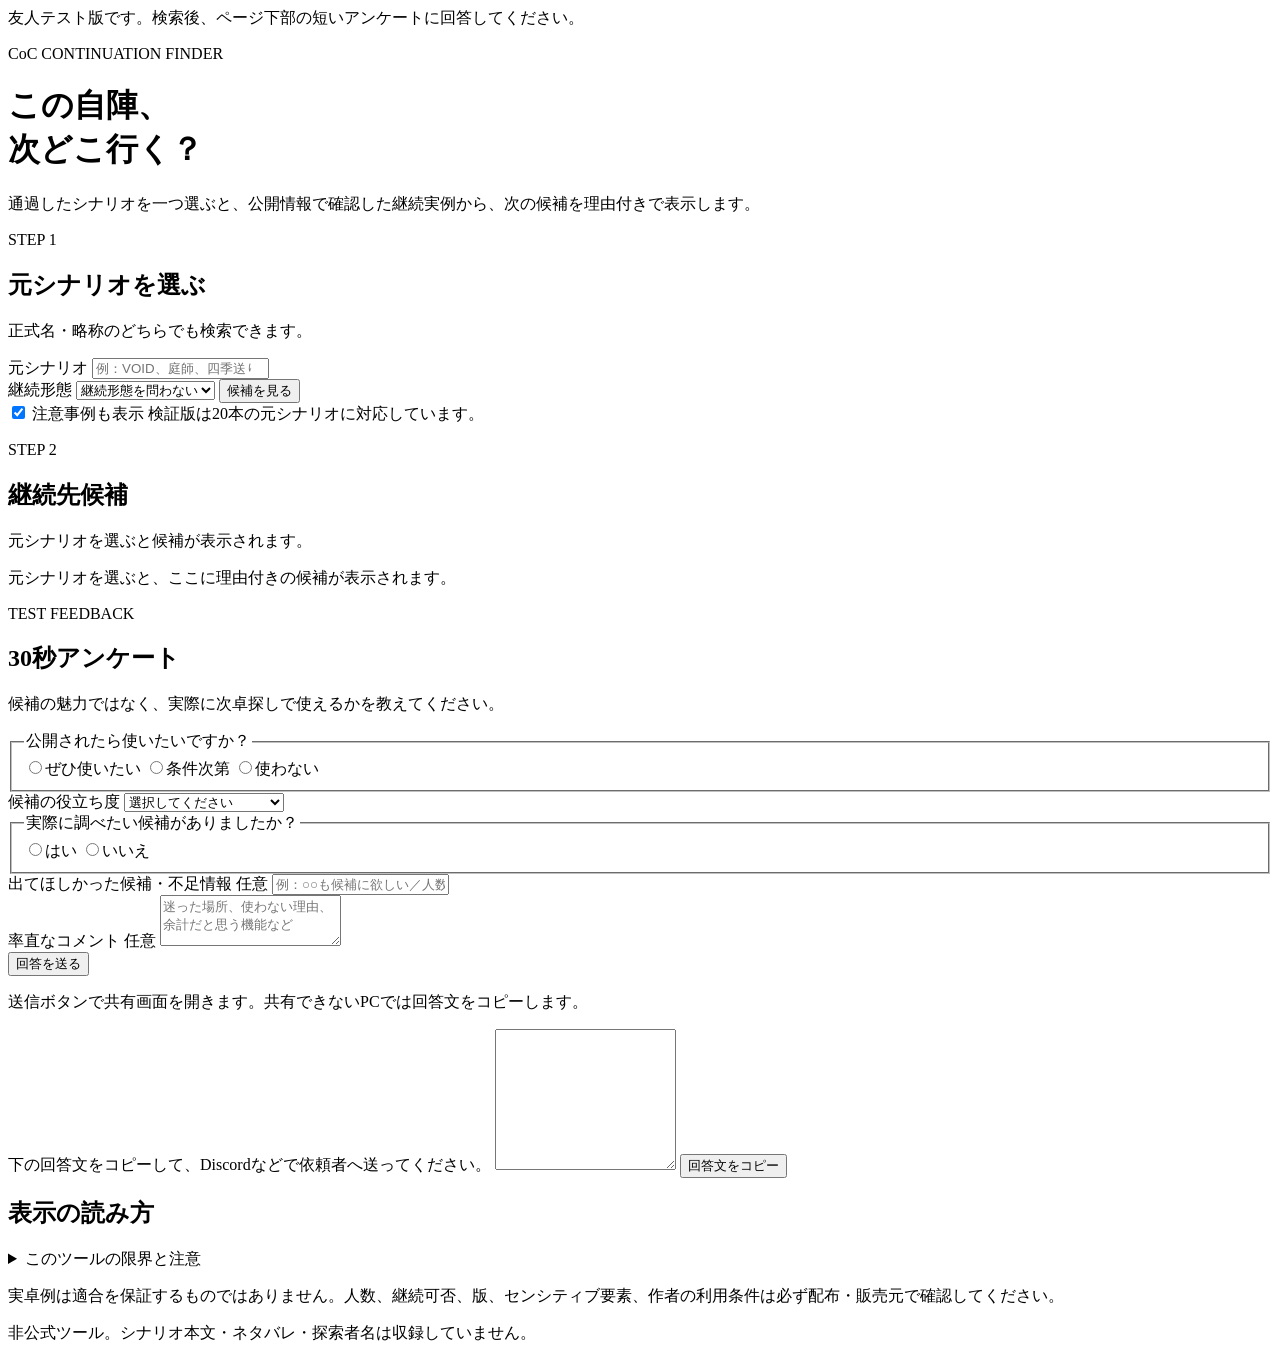
==== continuation/index.html @ bd0d9a93 "Add continuation finder page" ====
<!doctype html>
<html lang="ja">
<head>
  <meta charset="utf-8">
  <meta name="viewport" content="width=device-width, initial-scale=1">
  <title>この自陣、次どこ行く？｜CoC継続先検索</title>
  <meta name="description" content="通過したCoCシナリオを選ぶと、公開情報で確認した継続探索者の実例から次の候補を理由付きで表示します。">
  <meta name="theme-color" content="#354254">
  <meta property="og:title" content="この自陣、次どこ行く？">
  <meta property="og:description" content="通過したシナリオから、実際に遊ばれた継続先を理由付きで探します。">
  <meta property="og:type" content="website">
  <meta property="og:url" content="https://kanjiki.github.io/coc-player-type/continuation/">
  <meta name="twitter:card" content="summary">
  <link rel="canonical" href="https://kanjiki.github.io/coc-player-type/continuation/">
  <link rel="stylesheet" href="./styles.css">
  <script defer src="./config.js"></script>
  <script defer src="./app.js"></script>
</head>
<body>
  <div class="test-banner hidden" id="testBanner" role="status">
    友人テスト版です。検索後、ページ下部の短いアンケートに回答してください。
  </div>

  <header class="hero">
    <div class="wrap">
      <p class="eyebrow">CoC CONTINUATION FINDER</p>
      <h1>この自陣、<br>次どこ行く？</h1>
      <p class="lead">通過したシナリオを一つ選ぶと、公開情報で確認した継続実例から、次の候補を理由付きで表示します。</p>
      <div class="stats" id="stats" aria-label="収録データ概要"></div>
    </div>
  </header>

  <main class="wrap">
    <section class="panel search-panel" aria-labelledby="searchHeading">
      <div class="section-heading">
        <div>
          <p class="step">STEP 1</p>
          <h2 id="searchHeading">元シナリオを選ぶ</h2>
        </div>
        <p class="sub">正式名・略称のどちらでも検索できます。</p>
      </div>

      <div class="search-grid">
        <div class="search-box">
          <label class="sr-only" for="scenarioInput">元シナリオ</label>
          <input id="scenarioInput" type="search" list="scenarioList" autocomplete="off" placeholder="例：VOID、庭師、四季送り">
          <datalist id="scenarioList"></datalist>
        </div>
        <label class="sr-only" for="scopeFilter">継続形態</label>
        <select id="scopeFilter">
          <option value="">継続形態を問わない</option>
          <option value="自陣全員">自陣全員・複数人</option>
          <option value="ペア">ペア</option>
          <option value="1人／HO単位">1人・HO単位</option>
        </select>
        <button class="btn primary" id="searchButton" type="button">候補を見る</button>
      </div>

      <div class="search-options">
        <label class="check-row"><input type="checkbox" id="showCaution" checked> 注意事例も表示</label>
        <span id="coverageText">検証版は20本の元シナリオに対応しています。</span>
      </div>
      <div class="quick" id="quickButtons" aria-label="検索例"></div>
      <div class="match-suggestions hidden" id="matchSuggestions" aria-live="polite"></div>
    </section>

    <section class="panel results-panel" aria-labelledby="resultsHeading">
      <div class="section-heading compact">
        <div>
          <p class="step">STEP 2</p>
          <h2 id="resultsHeading">継続先候補</h2>
        </div>
        <p class="sub" id="resultSummary">元シナリオを選ぶと候補が表示されます。</p>
      </div>
      <div id="results" class="empty" aria-live="polite">
        元シナリオを選ぶと、ここに理由付きの候補が表示されます。
      </div>
    </section>

    <section class="panel feedback-panel hidden" id="feedbackPanel" aria-labelledby="feedbackHeading">
      <div class="section-heading">
        <div>
          <p class="step">TEST FEEDBACK</p>
          <h2 id="feedbackHeading">30秒アンケート</h2>
        </div>
        <p class="sub">候補の魅力ではなく、実際に次卓探しで使えるかを教えてください。</p>
      </div>

      <div class="feedback-grid">
        <fieldset class="field full">
          <legend>公開されたら使いたいですか？</legend>
          <div class="radios">
            <label class="radio-pill"><input name="intent" type="radio" value="ぜひ使いたい"><span>ぜひ使いたい</span></label>
            <label class="radio-pill"><input name="intent" type="radio" value="条件次第"><span>条件次第</span></label>
            <label class="radio-pill"><input name="intent" type="radio" value="使わない"><span>使わない</span></label>
          </div>
        </fieldset>

        <div class="field">
          <label for="usefulness">候補の役立ち度</label>
          <select id="usefulness">
            <option value="">選択してください</option>
            <option value="1">1：役立たない</option>
            <option value="2">2</option>
            <option value="3">3：どちらともいえない</option>
            <option value="4">4</option>
            <option value="5">5：すぐ使えそう</option>
          </select>
        </div>

        <fieldset class="field">
          <legend>実際に調べたい候補がありましたか？</legend>
          <div class="radios">
            <label class="radio-pill"><input name="actionable" type="radio" value="はい"><span>はい</span></label>
            <label class="radio-pill"><input name="actionable" type="radio" value="いいえ"><span>いいえ</span></label>
          </div>
        </fieldset>

        <div class="field full">
          <label for="missingCandidate">出てほしかった候補・不足情報 <span>任意</span></label>
          <input id="missingCandidate" type="text" maxlength="160" placeholder="例：○○も候補に欲しい／人数や所要時間も見たい">
        </div>

        <div class="field full">
          <label for="comment">率直なコメント <span>任意</span></label>
          <textarea id="comment" rows="3" maxlength="500" placeholder="迷った場所、使わない理由、余計だと思う機能など"></textarea>
        </div>
      </div>

      <div class="feedback-actions">
        <button class="btn primary" id="sendFeedback" type="button">回答を送る</button>
        <p class="feedback-note" id="feedbackNote">送信ボタンで共有画面を開きます。共有できないPCでは回答文をコピーします。</p>
      </div>
      <div class="share-fallback hidden" id="shareFallback">
        <label for="feedbackText">下の回答文をコピーして、Discordなどで依頼者へ送ってください。</label>
        <textarea id="feedbackText" rows="9" readonly></textarea>
        <button class="btn secondary" id="copyFeedback" type="button">回答文をコピー</button>
      </div>
    </section>

    <section class="panel about-panel" aria-labelledby="aboutHeading">
      <h2 id="aboutHeading">表示の読み方</h2>
      <div class="legend" id="legend"></div>
      <details>
        <summary>このツールの限界と注意</summary>
        <ul id="limitations"></ul>
      </details>
      <p class="legal-note">実卓例は適合を保証するものではありません。人数、継続可否、版、センシティブ要素、作者の利用条件は必ず配布・販売元で確認してください。</p>
    </section>
  </main>

  <footer>
    <div class="wrap footer-inner">
      <p>非公式ツール。シナリオ本文・ネタバレ・探索者名は収録していません。</p>
      <p id="versionLabel"></p>
    </div>
  </footer>

  <div class="toast" id="toast" role="status" aria-live="polite"></div>
</body>
</html>
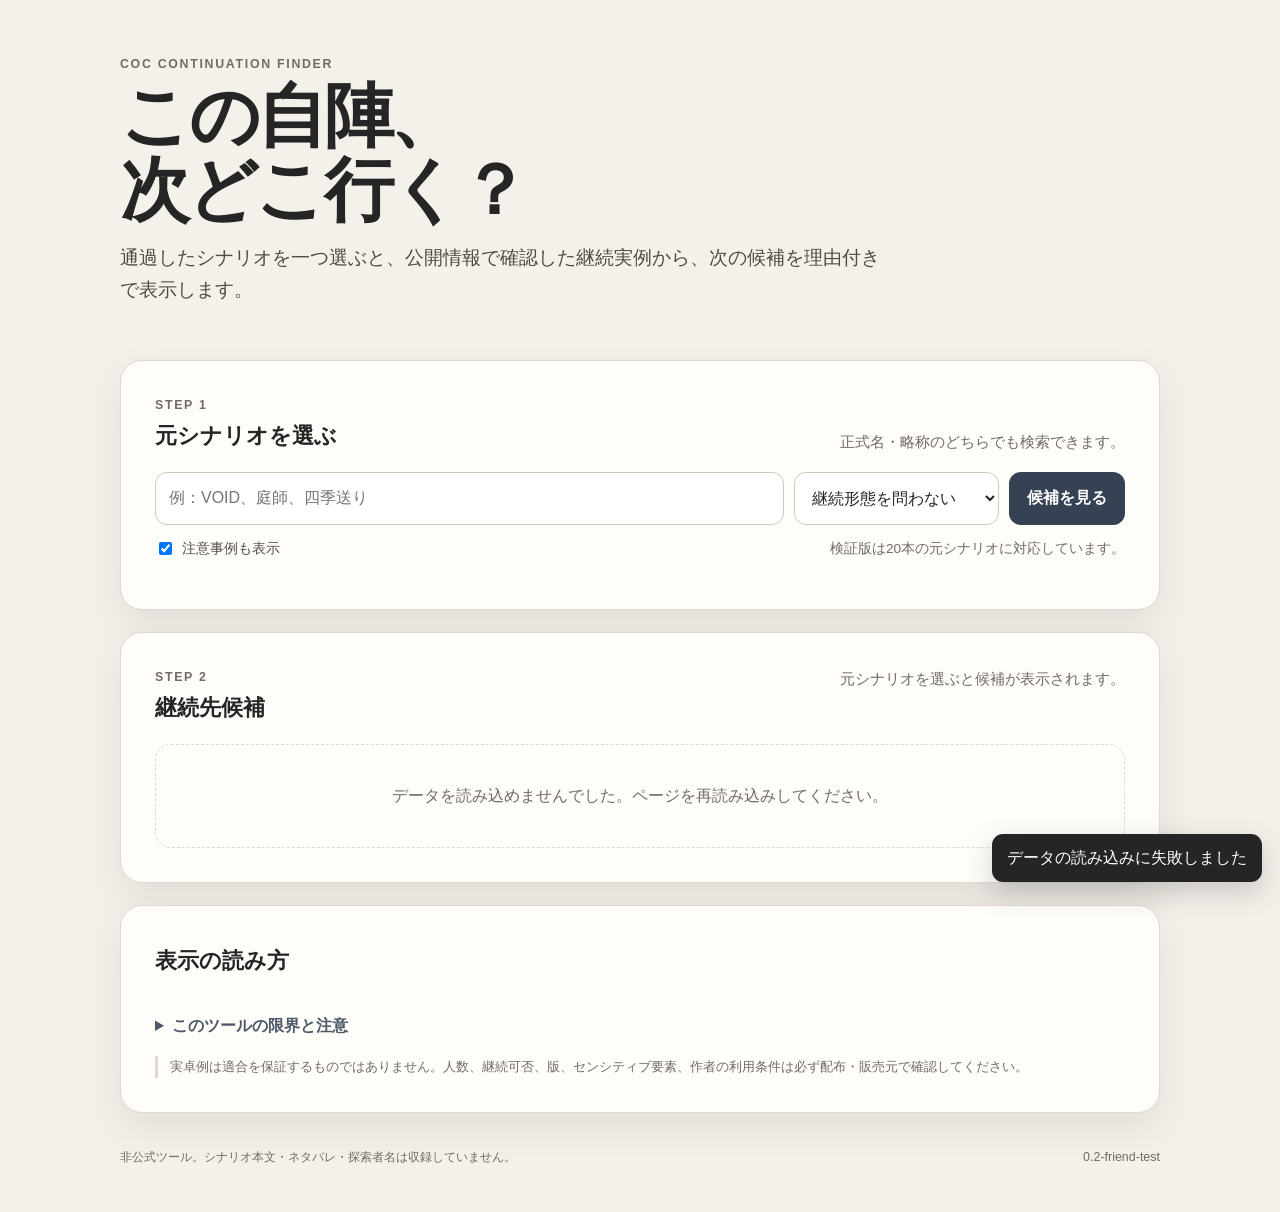
==== commit f99fa039: "Load compressed continuation data" ====
--- a/continuation/index.html
+++ b/continuation/index.html
@@ -14,6 +14,7 @@
   <link rel="canonical" href="https://kanjiki.github.io/coc-player-type/continuation/">
   <link rel="stylesheet" href="./styles.css">
   <script defer src="./config.js"></script>
+  <script defer src="./data-gzip.js"></script>
   <script defer src="./app.js"></script>
 </head>
 <body>
--- a/continuation/styles.css
+++ b/continuation/styles.css
@@ -0,0 +1,124 @@
+:root{
+  --bg:#f4f1eb;
+  --paper:#fffdf9;
+  --ink:#252525;
+  --muted:#716b63;
+  --line:#ded8cf;
+  --accent:#354254;
+  --accent-hover:#263343;
+  --soft:#e9edf2;
+  --good:#285e4a;
+  --good-bg:#e7f2ec;
+  --warn:#8a5522;
+  --warn-bg:#fbefdc;
+  --danger:#8a3333;
+  --danger-bg:#f7e4e4;
+  --shadow:0 16px 40px rgba(49,42,32,.09);
+}
+*{box-sizing:border-box}
+html{scroll-behavior:smooth}
+body{margin:0;background:var(--bg);color:var(--ink);font-family:-apple-system,BlinkMacSystemFont,"Segoe UI","Noto Sans JP","Yu Gothic UI","Yu Gothic",Meiryo,sans-serif;line-height:1.65}
+button,input,select,textarea{font:inherit}
+button{touch-action:manipulation}
+a{color:inherit}
+.wrap{width:min(1040px,calc(100% - 28px));margin:0 auto}
+.hidden{display:none!important}
+.sr-only{position:absolute;width:1px;height:1px;padding:0;margin:-1px;overflow:hidden;clip:rect(0,0,0,0);white-space:nowrap;border:0}
+.test-banner{position:sticky;top:0;z-index:20;background:#263343;color:#fff;text-align:center;padding:9px 14px;font-size:.84rem;font-weight:700;box-shadow:0 2px 8px rgba(0,0,0,.12)}
+.hero{padding:54px 0 30px}
+.eyebrow,.step{font-size:.77rem;letter-spacing:.14em;color:var(--muted);font-weight:800;margin:0;text-transform:uppercase}
+h1{font-size:clamp(2.25rem,7vw,4.35rem);letter-spacing:-.05em;line-height:1.06;margin:.35rem 0 .9rem}
+.lead{font-size:clamp(1rem,2.5vw,1.2rem);max-width:760px;color:#4f4b45;margin:0}
+.stats{display:grid;grid-template-columns:repeat(4,1fr);gap:10px;margin:25px 0 0}
+.stat{background:rgba(255,253,249,.78);border:1px solid var(--line);border-radius:14px;padding:14px 16px}
+.stat strong{display:block;font-size:1.65rem;line-height:1.1;font-variant-numeric:tabular-nums}
+.stat span{font-size:.78rem;color:var(--muted)}
+.panel{background:var(--paper);border:1px solid var(--line);border-radius:22px;padding:clamp(20px,4vw,34px);box-shadow:var(--shadow);margin:0 0 22px}
+.section-heading{display:flex;justify-content:space-between;gap:22px;align-items:flex-end;margin-bottom:18px}
+.section-heading.compact{align-items:flex-start}
+.section-heading h2,.about-panel h2{margin:3px 0 0;font-size:1.35rem}
+.sub{margin:0;color:var(--muted);font-size:.92rem;max-width:470px}
+.search-grid{display:grid;grid-template-columns:minmax(0,1fr) 205px auto;gap:10px}
+.search-box{min-width:0}
+input[type="search"],input[type="text"],select,textarea{width:100%;border:1px solid #cfc8be;border-radius:12px;background:#fff;padding:12px 13px;color:var(--ink);outline:none}
+input:focus,select:focus,textarea:focus{border-color:#68778a;box-shadow:0 0 0 3px rgba(104,119,138,.15)}
+textarea{resize:vertical}
+.btn{border:0;border-radius:12px;padding:12px 18px;font-weight:750;cursor:pointer;display:inline-flex;align-items:center;justify-content:center;gap:7px;min-height:48px}
+.btn.primary{background:var(--accent);color:#fff}
+.btn.primary:hover{background:var(--accent-hover)}
+.btn.secondary{background:var(--soft);color:var(--accent)}
+.btn:focus-visible,.chip:focus-visible,.link:focus-visible,summary:focus-visible{outline:3px solid rgba(53,66,84,.28);outline-offset:2px}
+.search-options{display:flex;align-items:center;justify-content:space-between;gap:12px;flex-wrap:wrap;margin-top:13px;color:var(--muted);font-size:.85rem}
+.check-row{display:flex;gap:7px;align-items:center;color:#514d47;cursor:pointer}
+.quick{display:flex;gap:7px;flex-wrap:wrap;margin-top:15px}
+.chip{border:1px solid var(--line);background:#fff;border-radius:999px;padding:7px 11px;cursor:pointer;color:#4e4943;font-size:.82rem}
+.chip:hover{border-color:#9fa9b5;background:#f7f9fb}
+.match-suggestions{margin-top:13px;border:1px solid var(--line);border-radius:12px;padding:12px;background:#f8f7f4}
+.match-suggestions p{margin:0 0 8px;color:var(--muted);font-size:.85rem}
+.empty{text-align:center;padding:38px 12px;color:var(--muted);border:1px dashed var(--line);border-radius:16px}
+.result-list{display:grid;gap:12px}
+.card{border:1px solid var(--line);border-radius:17px;padding:18px;background:#fff}
+.card.caution{border-color:#dec19f;background:#fffaf2}
+.card-top{display:flex;gap:12px;align-items:flex-start;justify-content:space-between}
+.card h3{font-size:1.13rem;margin:0;line-height:1.4}
+.rank{flex:0 0 auto;display:grid;place-items:center;width:31px;height:31px;border-radius:10px;background:var(--soft);font-size:.78rem;font-weight:850;color:#4a5768}
+.badges{display:flex;gap:6px;flex-wrap:wrap;margin:9px 0 10px}
+.badge{font-size:.74rem;font-weight:750;border-radius:999px;padding:4px 8px;background:var(--soft);color:#425064}
+.badge.good{background:var(--good-bg);color:var(--good)}
+.badge.warn{background:var(--warn-bg);color:var(--warn)}
+.badge.danger{background:var(--danger-bg);color:var(--danger)}
+.reason{margin:0;color:#49443e}
+.card-actions{display:flex;gap:8px;align-items:center;flex-wrap:wrap;margin-top:14px}
+.link{display:inline-flex;align-items:center;gap:5px;text-decoration:none;border:1px solid var(--line);border-radius:10px;padding:8px 10px;font-size:.82rem;font-weight:750;background:#fff}
+.link:hover{background:#f6f4f0}
+.pick{border:1px solid var(--line);background:transparent;border-radius:10px;padding:8px 10px;color:var(--muted);cursor:pointer;font-size:.82rem}
+.pick.active{background:var(--good-bg);border-color:#a9cbbd;color:var(--good);font-weight:750}
+.feedback-grid{display:grid;grid-template-columns:1fr 1fr;gap:16px}
+.field{min-width:0;border:0;padding:0;margin:0}
+.field label,.field legend{display:block;font-size:.87rem;font-weight:750;margin:0 0 6px}
+.field label span{font-weight:500;color:var(--muted);font-size:.78rem}
+.full{grid-column:1/-1}
+.radios{display:flex;gap:8px;flex-wrap:wrap}
+.radio-pill input{position:absolute;opacity:0;pointer-events:none}
+.radio-pill span{display:block;border:1px solid var(--line);border-radius:999px;padding:8px 11px;background:#fff;cursor:pointer;font-size:.85rem;font-weight:500}
+.radio-pill input:checked+span{background:var(--accent);color:#fff;border-color:var(--accent)}
+.radio-pill input:focus-visible+span{outline:3px solid rgba(53,66,84,.28);outline-offset:2px}
+.feedback-actions{display:flex;align-items:center;gap:14px;margin-top:18px}
+.feedback-note{margin:0;color:var(--muted);font-size:.82rem}
+.share-fallback{margin-top:18px;background:#f4f2ee;border-radius:14px;padding:15px}
+.share-fallback label{display:block;font-size:.85rem;font-weight:700;margin-bottom:8px}
+.share-fallback .btn{margin-top:9px}
+.legend{display:grid;grid-template-columns:repeat(4,1fr);gap:8px;margin-top:17px}
+.legend div{background:#f7f5f1;border-radius:11px;padding:11px;font-size:.77rem;color:var(--muted)}
+.legend b{display:block;color:var(--accent);font-size:.92rem;margin-bottom:2px}
+details{margin-top:17px}
+summary{cursor:pointer;font-weight:750;color:#4d5969}
+details ul{padding-left:1.25rem;color:#514d47}
+.legal-note{margin:17px 0 0;font-size:.82rem;color:var(--muted);border-left:3px solid var(--line);padding-left:12px}
+footer{padding:12px 0 44px;color:var(--muted);font-size:.78rem}
+.footer-inner{display:flex;justify-content:space-between;gap:18px;flex-wrap:wrap}
+.footer-inner p{margin:0}
+.toast{position:fixed;right:18px;bottom:18px;z-index:30;background:#252525;color:#fff;border-radius:11px;padding:11px 15px;opacity:0;transform:translateY(10px);transition:.2s;pointer-events:none;max-width:min(430px,calc(100vw - 36px));box-shadow:0 10px 30px rgba(0,0,0,.18)}
+.toast.show{opacity:1;transform:none}
+@media(max-width:760px){
+  .hero{padding-top:40px}
+  .stats{grid-template-columns:1fr 1fr}
+  .search-grid{grid-template-columns:1fr}
+  .section-heading{display:block}
+  .section-heading .sub{margin-top:6px}
+  .feedback-grid{grid-template-columns:1fr}
+  .full{grid-column:auto}
+  .legend{grid-template-columns:1fr 1fr}
+  .feedback-actions{display:block}
+  .feedback-note{margin-top:9px}
+  .btn.primary{width:100%}
+}
+@media(max-width:430px){
+  .wrap{width:min(100% - 18px,1040px)}
+  .panel{border-radius:17px;padding:19px 15px}
+  .stats{gap:7px}
+  .stat{padding:12px}
+  .card{padding:15px}
+  .legend{grid-template-columns:1fr}
+}
+@media(prefers-reduced-motion:reduce){html{scroll-behavior:auto}.toast{transition:none}}
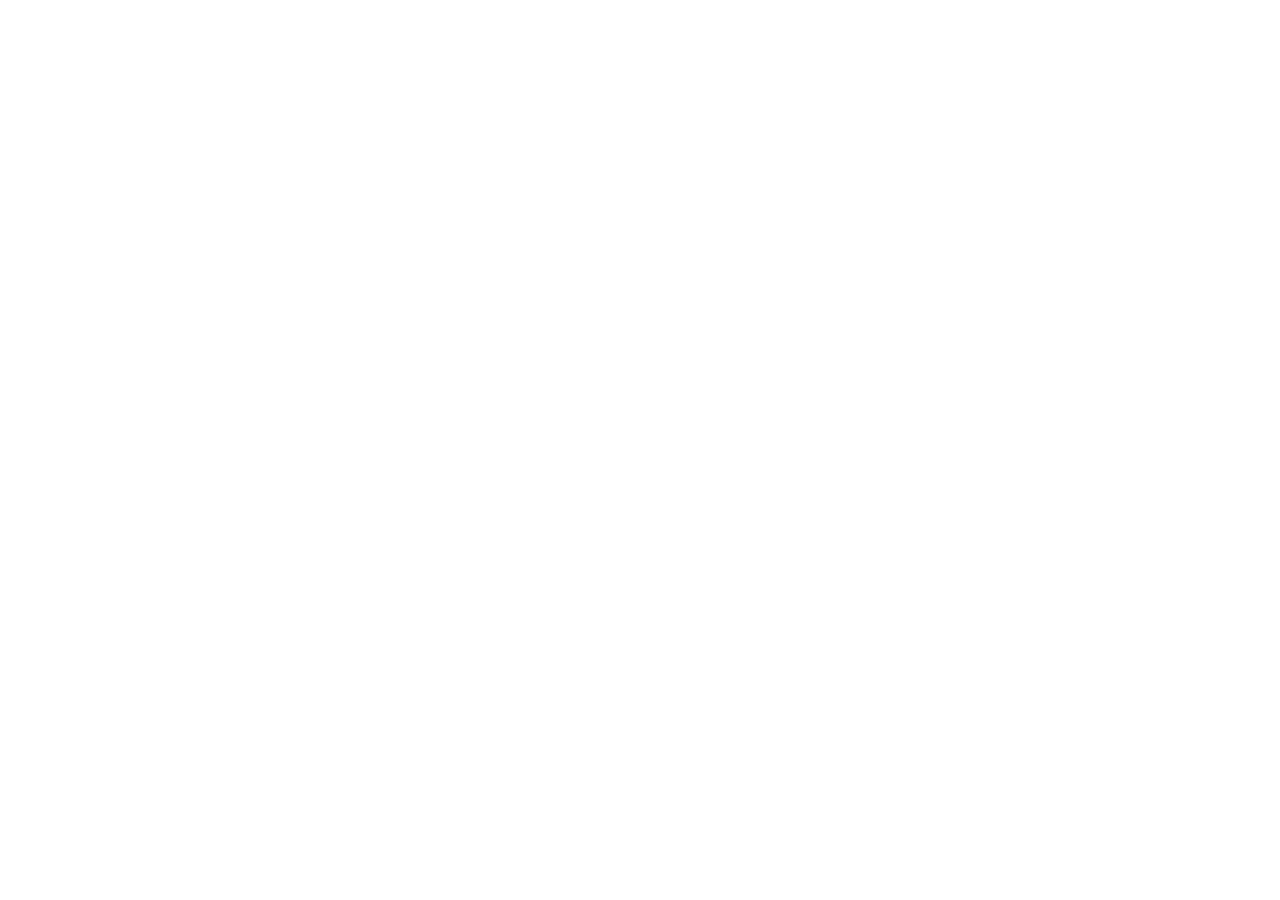
==== commit ef08d215: "Redirect continuation tool to dedicated repository" ====
--- a/continuation/index.html
+++ b/continuation/index.html
@@ -2,161 +2,23 @@
 <html lang="ja">
 <head>
   <meta charset="utf-8">
-  <meta name="viewport" content="width=device-width, initial-scale=1">
-  <title>この自陣、次どこ行く？｜CoC継続先検索</title>
-  <meta name="description" content="通過したCoCシナリオを選ぶと、公開情報で確認した継続探索者の実例から次の候補を理由付きで表示します。">
-  <meta name="theme-color" content="#354254">
-  <meta property="og:title" content="この自陣、次どこ行く？">
-  <meta property="og:description" content="通過したシナリオから、実際に遊ばれた継続先を理由付きで探します。">
-  <meta property="og:type" content="website">
-  <meta property="og:url" content="https://kanjiki.github.io/coc-player-type/continuation/">
-  <meta name="twitter:card" content="summary">
-  <link rel="canonical" href="https://kanjiki.github.io/coc-player-type/continuation/">
-  <link rel="stylesheet" href="./styles.css">
-  <script defer src="./config.js"></script>
-  <script defer src="./data-gzip.js"></script>
-  <script defer src="./app.js"></script>
+  <meta name="viewport" content="width=device-width,initial-scale=1">
+  <title>移転しました｜この自陣、次どこ行く？</title>
+  <meta name="robots" content="noindex,follow">
+  <meta http-equiv="refresh" content="0; url=https://kanjiki.github.io/coc-continuation-finder/">
+  <link rel="canonical" href="https://kanjiki.github.io/coc-continuation-finder/">
+  <script>
+    (function(){
+      var base='https://kanjiki.github.io/coc-continuation-finder/';
+      var target=base + (location.search || '') + (location.hash || '');
+      location.replace(target);
+    })();
+  </script>
+  <style>body{font-family:-apple-system,BlinkMacSystemFont,"Segoe UI","Noto Sans JP",sans-serif;max-width:680px;margin:64px auto;padding:0 20px;line-height:1.8;color:#252525}a{color:#30465e}</style>
 </head>
 <body>
-  <div class="test-banner hidden" id="testBanner" role="status">
-    友人テスト版です。検索後、ページ下部の短いアンケートに回答してください。
-  </div>
-
-  <header class="hero">
-    <div class="wrap">
-      <p class="eyebrow">CoC CONTINUATION FINDER</p>
-      <h1>この自陣、<br>次どこ行く？</h1>
-      <p class="lead">通過したシナリオを一つ選ぶと、公開情報で確認した継続実例から、次の候補を理由付きで表示します。</p>
-      <div class="stats" id="stats" aria-label="収録データ概要"></div>
-    </div>
-  </header>
-
-  <main class="wrap">
-    <section class="panel search-panel" aria-labelledby="searchHeading">
-      <div class="section-heading">
-        <div>
-          <p class="step">STEP 1</p>
-          <h2 id="searchHeading">元シナリオを選ぶ</h2>
-        </div>
-        <p class="sub">正式名・略称のどちらでも検索できます。</p>
-      </div>
-
-      <div class="search-grid">
-        <div class="search-box">
-          <label class="sr-only" for="scenarioInput">元シナリオ</label>
-          <input id="scenarioInput" type="search" list="scenarioList" autocomplete="off" placeholder="例：VOID、庭師、四季送り">
-          <datalist id="scenarioList"></datalist>
-        </div>
-        <label class="sr-only" for="scopeFilter">継続形態</label>
-        <select id="scopeFilter">
-          <option value="">継続形態を問わない</option>
-          <option value="自陣全員">自陣全員・複数人</option>
-          <option value="ペア">ペア</option>
-          <option value="1人／HO単位">1人・HO単位</option>
-        </select>
-        <button class="btn primary" id="searchButton" type="button">候補を見る</button>
-      </div>
-
-      <div class="search-options">
-        <label class="check-row"><input type="checkbox" id="showCaution" checked> 注意事例も表示</label>
-        <span id="coverageText">検証版は20本の元シナリオに対応しています。</span>
-      </div>
-      <div class="quick" id="quickButtons" aria-label="検索例"></div>
-      <div class="match-suggestions hidden" id="matchSuggestions" aria-live="polite"></div>
-    </section>
-
-    <section class="panel results-panel" aria-labelledby="resultsHeading">
-      <div class="section-heading compact">
-        <div>
-          <p class="step">STEP 2</p>
-          <h2 id="resultsHeading">継続先候補</h2>
-        </div>
-        <p class="sub" id="resultSummary">元シナリオを選ぶと候補が表示されます。</p>
-      </div>
-      <div id="results" class="empty" aria-live="polite">
-        元シナリオを選ぶと、ここに理由付きの候補が表示されます。
-      </div>
-    </section>
-
-    <section class="panel feedback-panel hidden" id="feedbackPanel" aria-labelledby="feedbackHeading">
-      <div class="section-heading">
-        <div>
-          <p class="step">TEST FEEDBACK</p>
-          <h2 id="feedbackHeading">30秒アンケート</h2>
-        </div>
-        <p class="sub">候補の魅力ではなく、実際に次卓探しで使えるかを教えてください。</p>
-      </div>
-
-      <div class="feedback-grid">
-        <fieldset class="field full">
-          <legend>公開されたら使いたいですか？</legend>
-          <div class="radios">
-            <label class="radio-pill"><input name="intent" type="radio" value="ぜひ使いたい"><span>ぜひ使いたい</span></label>
-            <label class="radio-pill"><input name="intent" type="radio" value="条件次第"><span>条件次第</span></label>
-            <label class="radio-pill"><input name="intent" type="radio" value="使わない"><span>使わない</span></label>
-          </div>
-        </fieldset>
-
-        <div class="field">
-          <label for="usefulness">候補の役立ち度</label>
-          <select id="usefulness">
-            <option value="">選択してください</option>
-            <option value="1">1：役立たない</option>
-            <option value="2">2</option>
-            <option value="3">3：どちらともいえない</option>
-            <option value="4">4</option>
-            <option value="5">5：すぐ使えそう</option>
-          </select>
-        </div>
-
-        <fieldset class="field">
-          <legend>実際に調べたい候補がありましたか？</legend>
-          <div class="radios">
-            <label class="radio-pill"><input name="actionable" type="radio" value="はい"><span>はい</span></label>
-            <label class="radio-pill"><input name="actionable" type="radio" value="いいえ"><span>いいえ</span></label>
-          </div>
-        </fieldset>
-
-        <div class="field full">
-          <label for="missingCandidate">出てほしかった候補・不足情報 <span>任意</span></label>
-          <input id="missingCandidate" type="text" maxlength="160" placeholder="例：○○も候補に欲しい／人数や所要時間も見たい">
-        </div>
-
-        <div class="field full">
-          <label for="comment">率直なコメント <span>任意</span></label>
-          <textarea id="comment" rows="3" maxlength="500" placeholder="迷った場所、使わない理由、余計だと思う機能など"></textarea>
-        </div>
-      </div>
-
-      <div class="feedback-actions">
-        <button class="btn primary" id="sendFeedback" type="button">回答を送る</button>
-        <p class="feedback-note" id="feedbackNote">送信ボタンで共有画面を開きます。共有できないPCでは回答文をコピーします。</p>
-      </div>
-      <div class="share-fallback hidden" id="shareFallback">
-        <label for="feedbackText">下の回答文をコピーして、Discordなどで依頼者へ送ってください。</label>
-        <textarea id="feedbackText" rows="9" readonly></textarea>
-        <button class="btn secondary" id="copyFeedback" type="button">回答文をコピー</button>
-      </div>
-    </section>
-
-    <section class="panel about-panel" aria-labelledby="aboutHeading">
-      <h2 id="aboutHeading">表示の読み方</h2>
-      <div class="legend" id="legend"></div>
-      <details>
-        <summary>このツールの限界と注意</summary>
-        <ul id="limitations"></ul>
-      </details>
-      <p class="legal-note">実卓例は適合を保証するものではありません。人数、継続可否、版、センシティブ要素、作者の利用条件は必ず配布・販売元で確認してください。</p>
-    </section>
-  </main>
-
-  <footer>
-    <div class="wrap footer-inner">
-      <p>非公式ツール。シナリオ本文・ネタバレ・探索者名は収録していません。</p>
-      <p id="versionLabel"></p>
-    </div>
-  </footer>
-
-  <div class="toast" id="toast" role="status" aria-live="polite"></div>
+  <h1>移転しました</h1>
+  <p>「この自陣、次どこ行く？」は専用リポジトリへ移転しました。</p>
+  <p><a href="https://kanjiki.github.io/coc-continuation-finder/">新しいサイトを開く</a></p>
 </body>
 </html>
